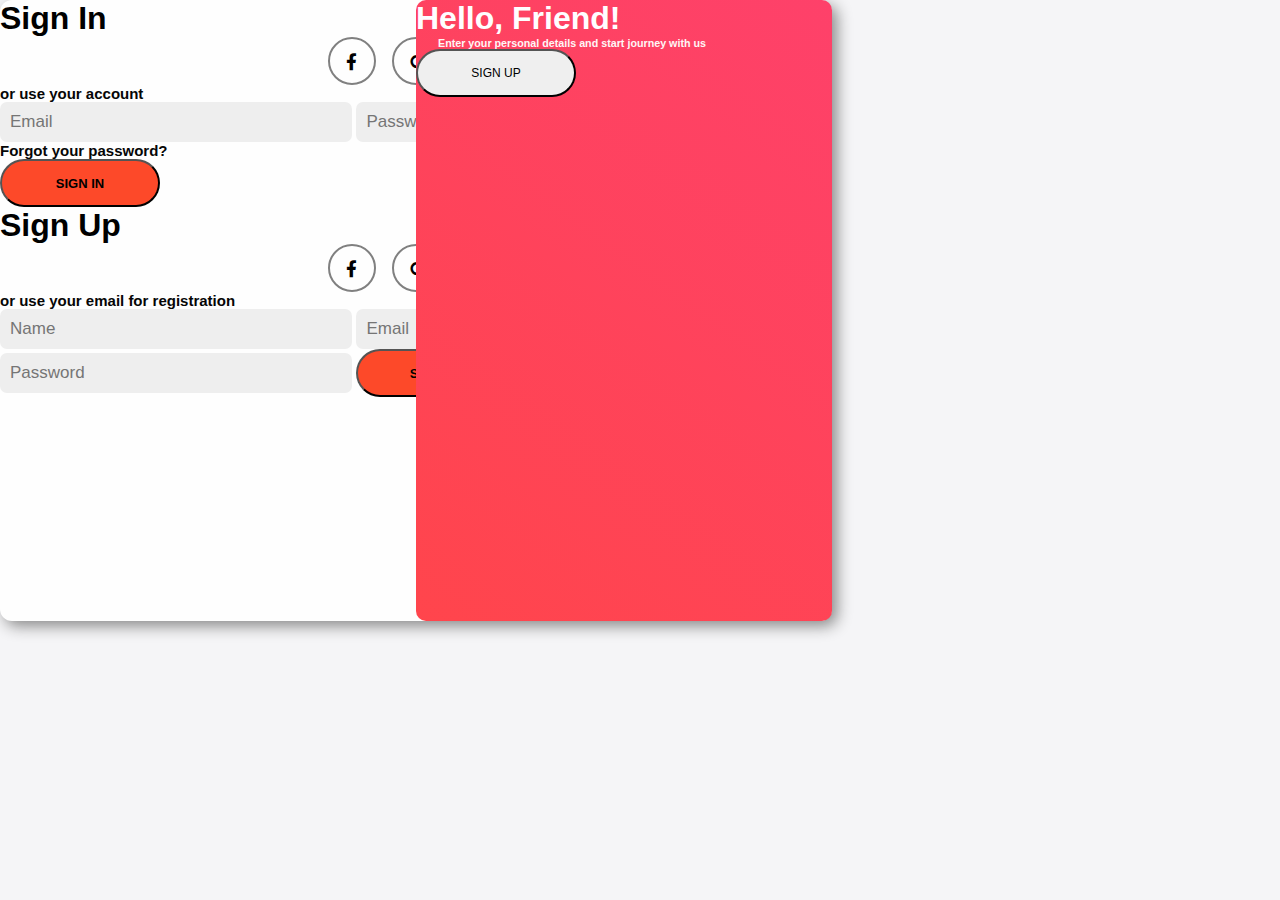
==== index.html @ ad44b252 "desktop size" ====
<!DOCTYPE html>
<html lang="en">
  <head>
    <meta charset="UTF-8" />
    <meta http-equiv="X-UA-Compatible" content="IE=edge" />
    <meta name="viewport" content="width=device-width, initial-scale=1.0" />
    <link
      href="https://cdn.jsdelivr.net/npm/bootstrap@5.3.0-alpha2/dist/css/bootstrap.min.css"
      rel="stylesheet"
      integrity="sha384-aFq/bzH65dt+w6FI2ooMVUpc+21e0SRygnTpmBvdBgSdnuTN7QbdgL+OapgHtvPp"
      crossorigin="anonymous"
    />
    <link rel="stylesheet" href="./css/all.min.css" />
    <link
      rel="preconnect"
      href="https://fonts.googleapis.com/css?family=Montserrat:400,800"
    />
    <link rel="stylesheet" href="style.css" />
    <title>login-register</title>
  </head>
  <body>
    <div class="container d-flex justify-content-center align-items-center">
      <div
        class="form d-flex justify-content-around align-items-center overflow-hidden"
      >
        <div
          class="cover d-flex justify-content-center align-items-center flex-column"
        >
          <h1>Hello, Friend!</h1>
          <h6>Enter your personal details and start journey with us</h6>
          <button type="button" class="btn btn-outline-light">SIGN UP</button>
        </div>
        <section>
          <form class="d-flex flex-column align-items-center">
            <h1>Sign In</h1>
            <div class="icons">
              <i class="fa-brands fa-facebook-f"></i>
              <i class="fa-brands fa-google-plus-g"></i>
              <i class="fa-brands fa-instagram"></i>
            </div>
            <h6>or use your account</h6>
            <input class="email" type="email" placeholder="Email" />
            <input class="password" type="password" placeholder="Password" />
            <h6>Forgot your password?</h6>
            <button type="button" class="signin-button btn btn-danger">
              SIGN IN
            </button>
          </form>
        </section>
        <section>
          <form class="d-flex flex-column align-items-center">
            <h1>Sign Up</h1>
            <div class="icons">
              <i class="fa-brands fa-facebook-f"></i>
              <i class="fa-brands fa-google-plus-g"></i>
              <i class="fa-brands fa-instagram"></i>
            </div>
            <h6>or use your email for registration</h6>
            <input class="userName" type="text" placeholder="Name" />
            <input class="EmailUser" type="email" placeholder="Email" />
            <input
              class="passwordUser"
              type="password"
              placeholder="Password"
            />
            <button type="button" class="signUp-button btn btn-danger">
              SIGN UP
            </button>
          </form>
        </section>
        <script src="index.js"></script>
      </div>
    </div>
  </body>
  <script
    src="https://cdn.jsdelivr.net/npm/bootstrap@5.3.0-alpha2/dist/js/bootstrap.bundle.min.js"
    integrity="sha384-qKXV1j0HvMUeCBQ+QVp7JcfGl760yU08IQ+GpUo5hlbpg51QRiuqHAJz8+BrxE/N"
    crossorigin="anonymous"
  ></script>
</html>
---- style.css ----
* {
  margin: 0;
  padding: 0;
  box-sizing: border-box;
  font-family: var(--main-font);
}

/* --------root---------- */

:root {
  --main-font: "Montserrat", sans-serif;
  --body-clr: rgb(245, 245, 247);
  --form-clr: RGB(254, 254, 254);
  --input-clr: RGB(238, 238, 238);
  --button-clr: rgb(253, 73, 41);
  --lineargradiant-1: rgb(254, 65, 106);
  --lineargradiant-2: rgb(255, 69, 76);
  --primary-white: rgb(254, 254, 255);
  --h6-white-clr: rgb(255, 245, 245);
}

/* ---------body---------- */

body {
  background-color: var(--body-clr);
}

/* -------------container---------- */

.container {
  width: 100%;
  height: 100vh;
}

/* -----------form------------ */

.form {
  width: 65vw;
  height: 69vh;
  background-color: var(--form-clr);
  box-shadow: 5px 5px 15px #888888;
  border-radius: 12px;
  position: relative;
}

form {
  row-gap: 1.5rem;
  width: 100%;
  height: 100%;
}

form h1 {
  font-weight: bolder;
}

form .icons {
  width: 100%;
  display: flex;
  justify-content: center;
  column-gap: 1rem;
}

form .icons i {
  width: 3rem;
  height: 3rem;
  font-size: 17px;
  border: 2px solid gray;
  border-radius: 50%;
  padding: 0.9rem 0rem 0rem 1rem;
  transition: 0.2s ease-in-out;
  cursor: pointer;
}

form .icons i:hover {
  background-color: black;
  color: white;
}

form input {
  width: 22rem;
  font-size: 17px;
  border: none;
  outline: none;
  border-radius: 7px;
  background-color: var(--input-clr);
  padding: 10px;
}

form h6 {
  color: RGB(6, 6, 6);
  font-size: 15px;
}

form .btn {
  width: 10rem;
  height: 3rem;
  border-radius: 50rem;
  background-color: var(--button-clr);
  font-size: 13px;
  font-weight: 800;
}

/* ---------------cover-------------- */

.cover {
  position: absolute;
  row-gap: 1rem;
  right: 0;
  top: 0;
  width: 50%;
  height: 100%;
  background-color: red;
  z-index: 5;
  border-radius: 10px;
  background: linear-gradient(
    0.6turn,
    var(--lineargradiant-1),
    var(--lineargradiant-2)
  );
  transition: 0.4s ease-in-out;
}

.cover h1 {
  color: var(--primary-white);
}

.cover h6 {
  color: var(--h6-white-clr);
  width: 19.5rem;
  text-align: center;
}

.cover button {
  width: 10rem;
  height: 3rem;
  border-radius: 50rem;
  font-size: 12px;
}

/*media queries*/

@media screen and (max-width: 1118px) {
  form input {
    width: 15rem;
  }
}
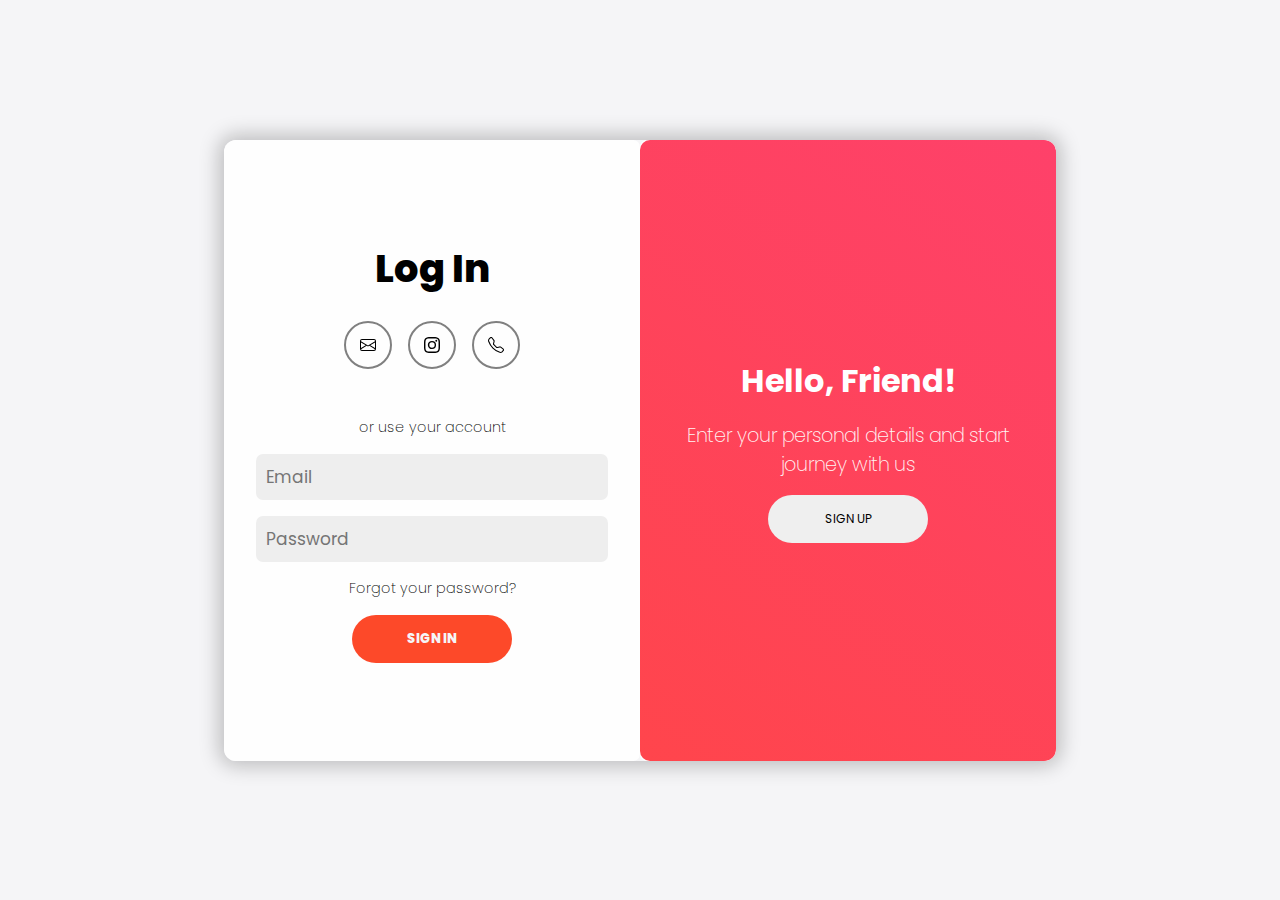
==== commit 6f2f4a8f: "ui fix and bootstrap removed" ====
--- a/index.html
+++ b/index.html
@@ -4,39 +4,60 @@
     <meta charset="UTF-8" />
     <meta http-equiv="X-UA-Compatible" content="IE=edge" />
     <meta name="viewport" content="width=device-width, initial-scale=1.0" />
-    <link
-      href="https://cdn.jsdelivr.net/npm/bootstrap@5.3.0-alpha2/dist/css/bootstrap.min.css"
-      rel="stylesheet"
-      integrity="sha384-aFq/bzH65dt+w6FI2ooMVUpc+21e0SRygnTpmBvdBgSdnuTN7QbdgL+OapgHtvPp"
-      crossorigin="anonymous"
-    />
-    <link rel="stylesheet" href="./css/all.min.css" />
-    <link
-      rel="preconnect"
-      href="https://fonts.googleapis.com/css?family=Montserrat:400,800"
-    />
     <link rel="stylesheet" href="style.css" />
     <title>login-register</title>
   </head>
   <body>
-    <div class="container d-flex justify-content-center align-items-center">
-      <div
-        class="form d-flex justify-content-around align-items-center overflow-hidden"
-      >
-        <div
-          class="cover d-flex justify-content-center align-items-center flex-column"
-        >
+    <div id="main-container" class="container">
+      <div id="form-container" class="form">
+        <div class="cover">
           <h1>Hello, Friend!</h1>
           <h6>Enter your personal details and start journey with us</h6>
           <button type="button" class="btn btn-outline-light">SIGN UP</button>
         </div>
         <section>
-          <form class="d-flex flex-column align-items-center">
-            <h1>Sign In</h1>
+          <form>
+            <h1>Log In</h1>
             <div class="icons">
-              <i class="fa-brands fa-facebook-f"></i>
-              <i class="fa-brands fa-google-plus-g"></i>
-              <i class="fa-brands fa-instagram"></i>
+              <i
+                ><svg
+                  xmlns="http://www.w3.org/2000/svg"
+                  width="16"
+                  height="16"
+                  fill="currentColor"
+                  class="bi bi-envelope"
+                  viewBox="0 0 16 16"
+                >
+                  <path
+                    d="M0 4a2 2 0 0 1 2-2h12a2 2 0 0 1 2 2v8a2 2 0 0 1-2 2H2a2 2 0 0 1-2-2V4Zm2-1a1 1 0 0 0-1 1v.217l7 4.2 7-4.2V4a1 1 0 0 0-1-1H2Zm13 2.383-4.708 2.825L15 11.105V5.383Zm-.034 6.876-5.64-3.471L8 9.583l-1.326-.795-5.64 3.47A1 1 0 0 0 2 13h12a1 1 0 0 0 .966-.741ZM1 11.105l4.708-2.897L1 5.383v5.722Z"
+                  /></svg
+              ></i>
+              <i
+                ><svg
+                  xmlns="http://www.w3.org/2000/svg"
+                  width="16"
+                  height="16"
+                  fill="currentColor"
+                  class="bi bi-instagram"
+                  viewBox="0 0 16 16"
+                >
+                  <path
+                    d="M8 0C5.829 0 5.556.01 4.703.048 3.85.088 3.269.222 2.76.42a3.917 3.917 0 0 0-1.417.923A3.927 3.927 0 0 0 .42 2.76C.222 3.268.087 3.85.048 4.7.01 5.555 0 5.827 0 8.001c0 2.172.01 2.444.048 3.297.04.852.174 1.433.372 1.942.205.526.478.972.923 1.417.444.445.89.719 1.416.923.51.198 1.09.333 1.942.372C5.555 15.99 5.827 16 8 16s2.444-.01 3.298-.048c.851-.04 1.434-.174 1.943-.372a3.916 3.916 0 0 0 1.416-.923c.445-.445.718-.891.923-1.417.197-.509.332-1.09.372-1.942C15.99 10.445 16 10.173 16 8s-.01-2.445-.048-3.299c-.04-.851-.175-1.433-.372-1.941a3.926 3.926 0 0 0-.923-1.417A3.911 3.911 0 0 0 13.24.42c-.51-.198-1.092-.333-1.943-.372C10.443.01 10.172 0 7.998 0h.003zm-.717 1.442h.718c2.136 0 2.389.007 3.232.046.78.035 1.204.166 1.486.275.373.145.64.319.92.599.28.28.453.546.598.92.11.281.24.705.275 1.485.039.843.047 1.096.047 3.231s-.008 2.389-.047 3.232c-.035.78-.166 1.203-.275 1.485a2.47 2.47 0 0 1-.599.919c-.28.28-.546.453-.92.598-.28.11-.704.24-1.485.276-.843.038-1.096.047-3.232.047s-2.39-.009-3.233-.047c-.78-.036-1.203-.166-1.485-.276a2.478 2.478 0 0 1-.92-.598 2.48 2.48 0 0 1-.6-.92c-.109-.281-.24-.705-.275-1.485-.038-.843-.046-1.096-.046-3.233 0-2.136.008-2.388.046-3.231.036-.78.166-1.204.276-1.486.145-.373.319-.64.599-.92.28-.28.546-.453.92-.598.282-.11.705-.24 1.485-.276.738-.034 1.024-.044 2.515-.045v.002zm4.988 1.328a.96.96 0 1 0 0 1.92.96.96 0 0 0 0-1.92zm-4.27 1.122a4.109 4.109 0 1 0 0 8.217 4.109 4.109 0 0 0 0-8.217zm0 1.441a2.667 2.667 0 1 1 0 5.334 2.667 2.667 0 0 1 0-5.334z"
+                  /></svg
+              ></i>
+              <i
+                ><svg
+                  xmlns="http://www.w3.org/2000/svg"
+                  width="16"
+                  height="16"
+                  fill="currentColor"
+                  class="bi bi-telephone"
+                  viewBox="0 0 16 16"
+                >
+                  <path
+                    d="M3.654 1.328a.678.678 0 0 0-1.015-.063L1.605 2.3c-.483.484-.661 1.169-.45 1.77a17.568 17.568 0 0 0 4.168 6.608 17.569 17.569 0 0 0 6.608 4.168c.601.211 1.286.033 1.77-.45l1.034-1.034a.678.678 0 0 0-.063-1.015l-2.307-1.794a.678.678 0 0 0-.58-.122l-2.19.547a1.745 1.745 0 0 1-1.657-.459L5.482 8.062a1.745 1.745 0 0 1-.46-1.657l.548-2.19a.678.678 0 0 0-.122-.58L3.654 1.328zM1.884.511a1.745 1.745 0 0 1 2.612.163L6.29 2.98c.329.423.445.974.315 1.494l-.547 2.19a.678.678 0 0 0 .178.643l2.457 2.457a.678.678 0 0 0 .644.178l2.189-.547a1.745 1.745 0 0 1 1.494.315l2.306 1.794c.829.645.905 1.87.163 2.611l-1.034 1.034c-.74.74-1.846 1.065-2.877.702a18.634 18.634 0 0 1-7.01-4.42 18.634 18.634 0 0 1-4.42-7.009c-.362-1.03-.037-2.137.703-2.877L1.885.511z"
+                  /></svg
+              ></i>
             </div>
             <h6>or use your account</h6>
             <input class="email" type="email" placeholder="Email" />
@@ -45,15 +66,52 @@
             <button type="button" class="signin-button btn btn-danger">
               SIGN IN
             </button>
+            <a href="#signUp">You dont have account yet ? click here</a>
           </form>
         </section>
         <section>
-          <form class="d-flex flex-column align-items-center">
+          <form id="signUp">
             <h1>Sign Up</h1>
             <div class="icons">
-              <i class="fa-brands fa-facebook-f"></i>
-              <i class="fa-brands fa-google-plus-g"></i>
-              <i class="fa-brands fa-instagram"></i>
+              <i
+                ><svg
+                  xmlns="http://www.w3.org/2000/svg"
+                  width="16"
+                  height="16"
+                  fill="currentColor"
+                  class="bi bi-envelope"
+                  viewBox="0 0 16 16"
+                >
+                  <path
+                    d="M0 4a2 2 0 0 1 2-2h12a2 2 0 0 1 2 2v8a2 2 0 0 1-2 2H2a2 2 0 0 1-2-2V4Zm2-1a1 1 0 0 0-1 1v.217l7 4.2 7-4.2V4a1 1 0 0 0-1-1H2Zm13 2.383-4.708 2.825L15 11.105V5.383Zm-.034 6.876-5.64-3.471L8 9.583l-1.326-.795-5.64 3.47A1 1 0 0 0 2 13h12a1 1 0 0 0 .966-.741ZM1 11.105l4.708-2.897L1 5.383v5.722Z"
+                  /></svg
+              ></i>
+              <i
+                ><svg
+                  xmlns="http://www.w3.org/2000/svg"
+                  width="16"
+                  height="16"
+                  fill="currentColor"
+                  class="bi bi-instagram"
+                  viewBox="0 0 16 16"
+                >
+                  <path
+                    d="M8 0C5.829 0 5.556.01 4.703.048 3.85.088 3.269.222 2.76.42a3.917 3.917 0 0 0-1.417.923A3.927 3.927 0 0 0 .42 2.76C.222 3.268.087 3.85.048 4.7.01 5.555 0 5.827 0 8.001c0 2.172.01 2.444.048 3.297.04.852.174 1.433.372 1.942.205.526.478.972.923 1.417.444.445.89.719 1.416.923.51.198 1.09.333 1.942.372C5.555 15.99 5.827 16 8 16s2.444-.01 3.298-.048c.851-.04 1.434-.174 1.943-.372a3.916 3.916 0 0 0 1.416-.923c.445-.445.718-.891.923-1.417.197-.509.332-1.09.372-1.942C15.99 10.445 16 10.173 16 8s-.01-2.445-.048-3.299c-.04-.851-.175-1.433-.372-1.941a3.926 3.926 0 0 0-.923-1.417A3.911 3.911 0 0 0 13.24.42c-.51-.198-1.092-.333-1.943-.372C10.443.01 10.172 0 7.998 0h.003zm-.717 1.442h.718c2.136 0 2.389.007 3.232.046.78.035 1.204.166 1.486.275.373.145.64.319.92.599.28.28.453.546.598.92.11.281.24.705.275 1.485.039.843.047 1.096.047 3.231s-.008 2.389-.047 3.232c-.035.78-.166 1.203-.275 1.485a2.47 2.47 0 0 1-.599.919c-.28.28-.546.453-.92.598-.28.11-.704.24-1.485.276-.843.038-1.096.047-3.232.047s-2.39-.009-3.233-.047c-.78-.036-1.203-.166-1.485-.276a2.478 2.478 0 0 1-.92-.598 2.48 2.48 0 0 1-.6-.92c-.109-.281-.24-.705-.275-1.485-.038-.843-.046-1.096-.046-3.233 0-2.136.008-2.388.046-3.231.036-.78.166-1.204.276-1.486.145-.373.319-.64.599-.92.28-.28.546-.453.92-.598.282-.11.705-.24 1.485-.276.738-.034 1.024-.044 2.515-.045v.002zm4.988 1.328a.96.96 0 1 0 0 1.92.96.96 0 0 0 0-1.92zm-4.27 1.122a4.109 4.109 0 1 0 0 8.217 4.109 4.109 0 0 0 0-8.217zm0 1.441a2.667 2.667 0 1 1 0 5.334 2.667 2.667 0 0 1 0-5.334z"
+                  /></svg
+              ></i>
+              <i
+                ><svg
+                  xmlns="http://www.w3.org/2000/svg"
+                  width="16"
+                  height="16"
+                  fill="currentColor"
+                  class="bi bi-telephone"
+                  viewBox="0 0 16 16"
+                >
+                  <path
+                    d="M3.654 1.328a.678.678 0 0 0-1.015-.063L1.605 2.3c-.483.484-.661 1.169-.45 1.77a17.568 17.568 0 0 0 4.168 6.608 17.569 17.569 0 0 0 6.608 4.168c.601.211 1.286.033 1.77-.45l1.034-1.034a.678.678 0 0 0-.063-1.015l-2.307-1.794a.678.678 0 0 0-.58-.122l-2.19.547a1.745 1.745 0 0 1-1.657-.459L5.482 8.062a1.745 1.745 0 0 1-.46-1.657l.548-2.19a.678.678 0 0 0-.122-.58L3.654 1.328zM1.884.511a1.745 1.745 0 0 1 2.612.163L6.29 2.98c.329.423.445.974.315 1.494l-.547 2.19a.678.678 0 0 0 .178.643l2.457 2.457a.678.678 0 0 0 .644.178l2.189-.547a1.745 1.745 0 0 1 1.494.315l2.306 1.794c.829.645.905 1.87.163 2.611l-1.034 1.034c-.74.74-1.846 1.065-2.877.702a18.634 18.634 0 0 1-7.01-4.42 18.634 18.634 0 0 1-4.42-7.009c-.362-1.03-.037-2.137.703-2.877L1.885.511z"
+                  /></svg
+              ></i>
             </div>
             <h6>or use your email for registration</h6>
             <input class="userName" type="text" placeholder="Name" />
@@ -72,9 +130,4 @@
       </div>
     </div>
   </body>
-  <script
-    src="https://cdn.jsdelivr.net/npm/bootstrap@5.3.0-alpha2/dist/js/bootstrap.bundle.min.js"
-    integrity="sha384-qKXV1j0HvMUeCBQ+QVp7JcfGl760yU08IQ+GpUo5hlbpg51QRiuqHAJz8+BrxE/N"
-    crossorigin="anonymous"
-  ></script>
 </html>
--- a/style.css
+++ b/style.css
@@ -1,17 +1,25 @@
+@import url("https://fonts.googleapis.com/css2?family=Poppins:wght@200;500&display=swap");
+
 * {
   margin: 0;
   padding: 0;
   box-sizing: border-box;
   font-family: var(--main-font);
+  transition-duration: 300ms;
+}
+
+button,
+input {
+  cursor: pointer;
 }
 
 /* --------root---------- */
 
 :root {
-  --main-font: "Montserrat", sans-serif;
+  --main-font: "Poppins", sans-serif;
   --body-clr: rgb(245, 245, 247);
-  --form-clr: RGB(254, 254, 254);
-  --input-clr: RGB(238, 238, 238);
+  --form-clr: rgb(254, 254, 254);
+  --input-clr: rgb(238, 238, 238);
   --button-clr: rgb(253, 73, 41);
   --lineargradiant-1: rgb(254, 65, 106);
   --lineargradiant-2: rgb(255, 69, 76);
@@ -23,41 +31,72 @@
 
 body {
   background-color: var(--body-clr);
+  display: grid;
+  place-items: center;
+  height: 100vh;
 }
 
 /* -------------container---------- */
 
-.container {
+#main-form {
   width: 100%;
   height: 100vh;
-}
-
-/* -----------form------------ */
-
-.form {
+  display: flex;
+  flex-direction: row;
+  align-items: center;
+  border-radius: 7px;
+  overflow: hidden;
+}
+
+#form-container {
+  overflow: hidden;
+  border-radius: 7px;
+  display: flex;
+  flex-direction: row;
+  align-items: center;
   width: 65vw;
   height: 69vh;
-  background-color: var(--form-clr);
-  box-shadow: 5px 5px 15px #888888;
   border-radius: 12px;
   position: relative;
-}
+  -webkit-box-shadow: 0px 0px 20px 5px rgba(0, 0, 0, 0.23);
+  -moz-box-shadow: 0px 0px 20px 5px rgba(0, 0, 0, 0.23);
+  box-shadow: 0px 0px 20px 5px rgba(0, 0, 0, 0.23);
+}
+section {
+  display: flex;
+  flex-direction: column;
+  align-items: center;
+  height: 100%;
+  width: 50%;
+}
+
+/* -----------form------------ */
 
 form {
-  row-gap: 1.5rem;
   width: 100%;
   height: 100%;
+  display: flex;
+  flex-direction: column;
+  align-items: center;
+  justify-content: center;
+  padding-top: 3rem;
+  border-radius: 7px;
+  background-color: var(--form-clr);
 }
 
 form h1 {
-  font-weight: bolder;
+  font-weight: 800;
+  margin-bottom: 1.5rem;
+  font-size: 2.4rem;
 }
 
 form .icons {
   width: 100%;
   display: flex;
   justify-content: center;
+  align-items: center;
   column-gap: 1rem;
+  margin-bottom: 3rem;
 }
 
 form .icons i {
@@ -66,9 +105,10 @@
   font-size: 17px;
   border: 2px solid gray;
   border-radius: 50%;
-  padding: 0.9rem 0rem 0rem 1rem;
   transition: 0.2s ease-in-out;
   cursor: pointer;
+  display: grid;
+  place-items: center;
 }
 
 form .icons i:hover {
@@ -88,7 +128,17 @@
 
 form h6 {
   color: RGB(6, 6, 6);
-  font-size: 15px;
+  font-size: 0.9rem;
+  font-weight: 200;
+  margin-bottom: 1rem;
+}
+
+form .email,
+.password,
+.userName,
+.EmailUser,
+.passwordUser {
+  margin-bottom: 1rem;
 }
 
 form .btn {
@@ -100,18 +150,37 @@
   font-weight: 800;
 }
 
+form button {
+  border: none;
+  color: var(--body-clr);
+  margin-bottom: 2.8rem;
+}
+
+a {
+  font-size: 0.6rem;
+  color: var(--main-font);
+  display: none;
+}
+
 /* ---------------cover-------------- */
 
 .cover {
+  display: flex;
+  flex-direction: column;
+  align-items: center;
+  justify-content: center;
   position: absolute;
   row-gap: 1rem;
+  padding-inline: 1.2rem;
   right: 0;
   top: 0;
   width: 50%;
   height: 100%;
   background-color: red;
-  z-index: 5;
+  z-index: 50;
   border-radius: 10px;
+  font-family: var(--main-font);
+  font-weight: 500;
   background: linear-gradient(
     0.6turn,
     var(--lineargradiant-1),
@@ -126,8 +195,9 @@
 
 .cover h6 {
   color: var(--h6-white-clr);
-  width: 19.5rem;
   text-align: center;
+  font-size: 1.2rem;
+  font-weight: 200;
 }
 
 .cover button {
@@ -135,6 +205,7 @@
   height: 3rem;
   border-radius: 50rem;
   font-size: 12px;
+  border: none;
 }
 
 /*media queries*/
@@ -144,3 +215,44 @@
     width: 15rem;
   }
 }
+
+@media screen and (max-width: 845px) {
+  #form-container {
+    width: 95vw !important;
+    height: 75vh !important;
+  }
+}
+
+@media screen and (max-width: 545px) {
+  #main-container {
+    overflow-y: scroll;
+  }
+
+  #form-container {
+    overflow-y: scroll;
+    overflow-x: hidden;
+    border-radius: 7px;
+    display: flex;
+    flex-direction: column;
+    align-items: center;
+    width: 95vw !important;
+    height: 98vh !important;
+    box-shadow: none;
+  }
+  section {
+    width: 100% !important;
+    height: 100%;
+  }
+  form {
+    width: 100% !important;
+    height: 100vh;
+  }
+
+  .cover {
+    display: none;
+  }
+
+  a {
+    display: block;
+  }
+}
